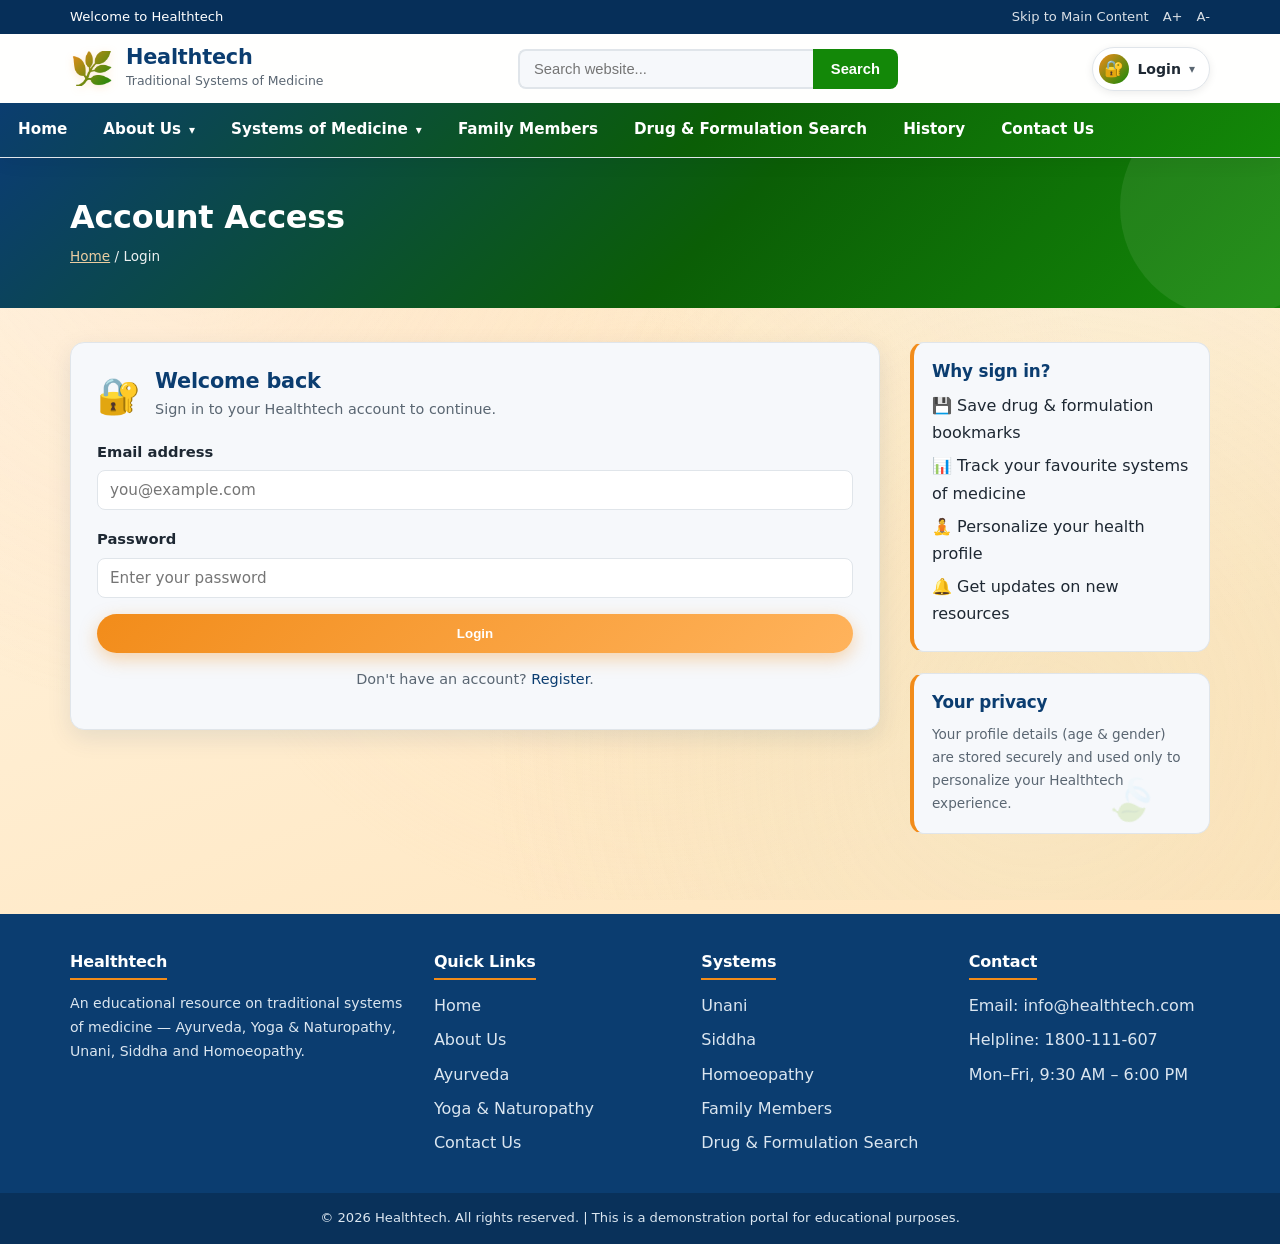
==== profile.html @ 59c720d0 "Initial commit" ====
<!DOCTYPE html>
<html lang="en">
<head>
    <meta charset="UTF-8" />
    <meta name="viewport" content="width=device-width, initial-scale=1.0" />
    <meta name="description" content="View and update your Healthtech profile details — name, email, age, gender, height and weight." />
    <link rel="icon" href="data:image/svg+xml,%3Csvg xmlns='http://www.w3.org/2000/svg' viewBox='0 0 100 100'%3E%3Ctext y='.9em' font-size='90'%3E%F0%9F%8C%BF%3C/text%3E%3C/svg%3E" />
<title>My Profile | Healthtech</title>
    <link rel="stylesheet" href="styles.css" />
</head>
<body class="auth-theme profile-page">
    <div id="main-content" class="main-content">
        <section class="page-banner">
            <div class="wrap">
                <h1>My Profile</h1>
                <p class="breadcrumb"><a href="index.html">Home</a> / Profile</p>
            </div>
        </section>

        <section class="wrap content-row">
            <div class="content-main">
                <div class="contact-form">
                    <h2>Profile details</h2>
                    <p>Your Healthtech account information. Age &amp; gender are set during registration.</p>

                    <form id="profileForm">
                        <div class="form-grid">
                            <div class="form-group">
                                <label for="pfName">Full name</label>
                                <input type="text" id="pfName" required />
                            </div>
                            <div class="form-group">
                                <label for="pfEmail">Email address</label>
                                <input type="email" id="pfEmail" required />
                            </div>
                        </div>
<div class="form-grid">
                            <div class="form-group">
                                <label for="pfAge">Age</label>
                                <input type="number" id="pfAge" min="1" max="120" inputmode="numeric" />
                            </div>
                            <div class="form-group">
                                <label for="pfGender">Gender</label>
                                <select id="pfGender">
                                    <option value="">Select…</option>
                                    <option>Male</option>
                                    <option>Female</option>
                                    <option>Other</option>
                                    <option>Prefer not to say</option>
                                </select>
                            </div>
                        </div>
                        <div class="form-grid">
                            <div class="form-group">
                                <label for="pfHeight">Height <span style="color:var(--muted); font-weight:400;">(cm)</span></label>
                                <input type="number" id="pfHeight" min="50" max="280" step="0.1" inputmode="decimal" />
                            </div>
                            <div class="form-group">
                                <label for="pfWeight">Weight <span style="color:var(--muted); font-weight:400;">(kg)</span></label>
                                <input type="number" id="pfWeight" min="2" max="400" step="0.1" inputmode="decimal" />
                            </div>
                        </div>
                        <button type="submit" class="btn-primary">Save Changes</button>
                        <div class="form-status" id="profileStatus"></div>
                    </form>
                </div>
            </div>
            <aside class="sidebar">
                <div class="side-box">
                    <h3>Account</h3>
                    <ul>
                        <li><a href="profile.html">👤 My Profile</a></li>
                        <li><a href="bookmarks.html">⭐ My Bookmarks</a></li>
                        <li class="auth-guest-only"><a href="login.html">🔐 Login</a></li>
                        <li class="auth-guest-only"><a href="register.html">📝 Register</a></li>
                    </ul>
                </div>
            </aside>
        </section>
    </div>

    <script src="common.js"></script>
    <script>
        document.addEventListener("DOMContentLoaded", function () {
            const user = (window.HealthtechAuth && window.HealthtechAuth.getCurrentUser()) || null;
            if (!user) {
                window.location.href = "login.html";
                return;
            }

            // Prefill profile fields with logged-in user data
            document.getElementById("pfName").value = user.name || "";
            document.getElementById("pfEmail").value = user.email || "";
            document.getElementById("pfAge").value = user.age || "";
            document.getElementById("pfGender").value = user.gender || "";
            document.getElementById("pfHeight").value = user.height || "";
            document.getElementById("pfWeight").value = user.weight || "";

            const form = document.getElementById("profileForm");
            const status = document.getElementById("profileStatus");
            if (form) {
                form.addEventListener("submit", function (e) {
                    e.preventDefault();
                    const name = document.getElementById("pfName").value.trim();
                    const email = document.getElementById("pfEmail").value.trim();
                    const age = document.getElementById("pfAge").value.trim();
                    const gender = document.getElementById("pfGender").value;
                    const height = document.getElementById("pfHeight").value.trim();
                    const weight = document.getElementById("pfWeight").value.trim();
                    if (!name || !email) {
                        status.textContent = "⚠️ Name and email are required.";
                        status.style.color = "#c0392b";
                        return;
                    }
                    if (window.HealthtechAuth) {
                        window.HealthtechAuth.login(name, email, age || null, gender || null, height || null, weight || null);
                    }
                    status.textContent = "✅ Profile updated!";
                    status.style.color = "#138808";
                });
            }
        });
    </script>
</body>
</html>
---- styles.css ----
/* =========================================================
   Healthtech Portal Stylesheet
   ========================================================= */

:root {
    --saffron: #f28c1a;
    --saffron-dark: #d9710a;
    --green: #138808;
    --green-dark: #0b5e06;
    --green-deep: #085004;
    --navy: #0b3d70;
    --navy-deep: #062f59;
    --white: #ffffff;
    --offwhite: #f6f8fb;
    --light: #eef2f6;
    --text: #1e2833;
    --muted: #5a6672;
    --border: #e0e5ea;
    --gold: #c9a227;
    --gold-light: #fdf6e3;
    --green-light: #e7f5ee;
    --gradient: linear-gradient(135deg, var(--navy) 0%, var(--green-dark) 55%, var(--green) 100%);
    --gradient-bright: linear-gradient(135deg, var(--saffron), #ffb35c);
    --shadow-sm: 0 1px 3px rgba(11, 61, 112, 0.08);
    --shadow: 0 8px 24px rgba(11, 61, 112, 0.1);
    --shadow-lg: 0 16px 40px rgba(11, 61, 112, 0.16);
    --radius: 14px;
    --radius-sm: 8px;
    --transition: all 0.22s cubic-bezier(0.4, 0, 0.2, 1);
}

* {
    box-sizing: border-box;
    margin: 0;
    padding: 0;
}

html {
    scroll-behavior: smooth;
    -webkit-text-size-adjust: 100%;
}

body {
    font-family: "Segoe UI", "Inter", system-ui, -apple-system, sans-serif;
    background: var(--offwhite);
    color: var(--text);
    line-height: 1.7;
    font-size: 16px;
    -webkit-font-smoothing: antialiased;
    text-rendering: optimizeLegibility;
}

a {
    color: var(--navy);
    text-decoration: none;
    transition: color 0.18s ease;
}

a:hover {
    text-decoration: none;
    color: var(--green);
}

img {
    max-width: 100%;
}

h1, h2, h3, h4, h5 {
    color: var(--navy);
    line-height: 1.25;
    font-weight: 700;
    letter-spacing: -0.01em;
}

.wrap {
    max-width: 1180px;
    margin: 0 auto;
    padding: 0 20px;
}

.sr-only {
    position: absolute;
    width: 1px;
    height: 1px;
    overflow: hidden;
    clip: rect(0 0 0 0);
    white-space: nowrap;
}

::selection {
    background: var(--green);
    color: #fff;
}

/* Custom scrollbar */
::-webkit-scrollbar {
    width: 11px;
}
::-webkit-scrollbar-track {
    background: var(--light);
}
::-webkit-scrollbar-thumb {
    background: linear-gradient(var(--green), var(--navy));
    border-radius: 8px;
    border: 2px solid var(--light);
}
::-webkit-scrollbar-thumb:hover {
    background: var(--green-dark);
}

/* ============ Header ============ */
.portal-header {
    position: sticky;
    top: 0;
    z-index: 1000;
    background: rgba(255, 255, 255, 0.97);
    backdrop-filter: blur(12px);
    -webkit-backdrop-filter: blur(12px);
    box-shadow: 0 1px 0 var(--border), 0 4px 20px rgba(0, 0, 0, 0.06);
}

.utility-bar {
    background: var(--navy-deep);
    color: #fff;
    font-size: 0.82rem;
}

.util-inner {
    display: flex;
    justify-content: space-between;
    align-items: center;
    padding-top: 6px;
    padding-bottom: 6px;
    flex-wrap: wrap;
    gap: 6px;
}

.util-links a {
    color: #fff;
    margin-left: 14px;
    cursor: pointer;
    font-weight: 500;
    opacity: 0.85;
    transition: opacity 0.15s;
}

.util-links a:hover {
    opacity: 1;
    text-decoration: underline;
}

.header-main {
    display: flex;
    align-items: center;
    justify-content: space-between;
    gap: 20px;
    padding-top: 12px;
    padding-bottom: 12px;
    flex-wrap: wrap;
}

.brand {
    display: flex;
    align-items: center;
    gap: 12px;
}

.logo {
    font-size: 2.2rem;
    line-height: 1;
    background: linear-gradient(135deg, var(--saffron), var(--green));
    -webkit-background-clip: text;
    background-clip: text;
    color: transparent;
    filter: drop-shadow(0 2px 4px rgba(255, 153, 51, 0.2));
}

.brand-text h1 {
    font-size: 1.3rem;
    color: var(--navy);
    line-height: 1.15;
    margin: 0;
}

.brand-text p {
    font-size: 0.78rem;
    color: var(--muted);
    margin: 0;
}

.header-search {
    display: flex;
    gap: 0;
    flex: 1;
    max-width: 380px;
}

.header-search input {
    flex: 1;
    padding: 10px 14px;
    border: 2px solid var(--border);
    border-right: none;
    border-radius: 8px 0 0 8px;
    font-size: 0.92rem;
    background: var(--offwhite);
    transition: border-color 0.2s, background 0.2s;
}

.header-search input:focus {
    border-color: var(--green);
    background: var(--white);
    outline: none;
}

.header-search button {
    padding: 10px 18px;
    background: var(--green);
    color: #fff;
    border: none;
    border-radius: 0 8px 8px 0;
    cursor: pointer;
    font-weight: 600;
    font-size: 0.92rem;
    transition: background 0.18s;
}

.header-search button:hover {
    background: var(--green-dark);
}

/* Header search dropdown (menu search results) */
.header-search {
    position: relative;
}

.header-search-results {
    position: absolute;
    top: calc(100% + 8px);
    left: 0;
    right: 0;
    background: #fff;
    border: 1px solid var(--border);
    border-radius: 10px;
    box-shadow: 0 10px 28px rgba(0, 0, 0, 0.16);
    z-index: 1100;
    max-height: 340px;
    overflow-y: auto;
    padding: 6px;
}

.header-search-item {
    display: flex;
    justify-content: space-between;
    align-items: center;
    gap: 10px;
    padding: 9px 12px;
    border-radius: 6px;
    cursor: pointer;
    font-size: 0.9rem;
    color: var(--text);
}

.header-search-item:hover,
.header-search-item.highlighted {
    background: var(--green-light);
    color: var(--green-dark);
}

.header-search-item .hs-label {
    font-weight: 600;
}

.header-search-item .hs-hint {
    font-size: 0.72rem;
    color: var(--muted);
    background: var(--light);
    padding: 2px 8px;
    border-radius: 12px;
    white-space: nowrap;
}

.header-search-empty {
    padding: 12px 14px;
    color: var(--muted);
    font-size: 0.9rem;
    text-align: center;
}

/* Header actions (menu toggle + profile) */
.header-actions {
    display: flex;
    align-items: center;
    gap: 10px;
}

/* Hamburger menu toggle (mobile only) */
.menu-toggle {
    display: none;
    flex-direction: column;
    justify-content: center;
    align-items: center;
    gap: 4px;
    width: 42px;
    height: 42px;
    background: #fff;
    border: 1px solid var(--border);
    border-radius: 8px;
    cursor: pointer;
    box-shadow: 0 2px 8px rgba(0, 0, 0, 0.08);
}

.menu-toggle:hover {
    border-color: var(--green);
}

.menu-bar {
    display: block;
    width: 20px;
    height: 2px;
    background: var(--navy);
    border-radius: 2px;
    transition: all 0.2s ease;
}

.menu-toggle.open .menu-bar:nth-child(1) {
    transform: translateY(6px) rotate(45deg);
}

.menu-toggle.open .menu-bar:nth-child(2) {
    opacity: 0;
}

.menu-toggle.open .menu-bar:nth-child(3) {
    transform: translateY(-6px) rotate(-45deg);
}

/* Profile menu */
.profile-menu {
    position: relative;
}

.profile-btn {
    display: flex;
    align-items: center;
    gap: 8px;
    background: #fff;
    border: 1px solid var(--border);
    border-radius: 30px;
    padding: 6px 14px 6px 6px;
    cursor: pointer;
    box-shadow: 0 2px 8px rgba(0, 0, 0, 0.08);
    transition: all 0.15s;
    font-family: inherit;
}

.profile-btn:hover {
    border-color: var(--green);
    box-shadow: 0 3px 12px rgba(0, 0, 0, 0.12);
}

.profile-avatar {
    width: 30px;
    height: 30px;
    border-radius: 50%;
    background: linear-gradient(135deg, var(--saffron), var(--green));
    display: flex;
    align-items: center;
    justify-content: center;
    font-size: 1rem;
    color: #fff;
}

.profile-name {
    font-size: 0.88rem;
    font-weight: 600;
    color: var(--text);
}

.profile-caret {
    font-size: 0.75rem;
    color: var(--muted);
    transition: transform 0.2s;
}

.profile-btn[aria-expanded="true"] .profile-caret {
    transform: rotate(180deg);
}

.profile-dropdown {
    display: none;
    position: absolute;
    top: calc(100% + 8px);
    right: 0;
    min-width: 200px;
    background: #fff;
    border: 1px solid var(--border);
    border-radius: 10px;
    box-shadow: 0 8px 24px rgba(0, 0, 0, 0.16);
    list-style: none;
    padding: 6px;
    z-index: 1001;
}

.profile-dropdown.open {
    display: block;
}

.profile-dropdown li a {
    display: block;
    padding: 9px 12px;
    border-radius: 6px;
    font-size: 0.9rem;
    color: var(--text);
}

.profile-dropdown li a:hover {
    background: var(--green-light);
    color: var(--green-dark);
    text-decoration: none;
}

.profile-dropdown .dropdown-divider {
    height: 1px;
    background: var(--border);
    margin: 6px 8px;
}

/* Mobile navigation (hamburger dropdown) */
@media (max-width: 900px) {
    .menu-toggle {
        display: flex;
    }

    .main-nav {
        position: absolute;
        top: 100%;
        left: 0;
        right: 0;
        background: linear-gradient(90deg, var(--green-dark), var(--green));
        display: none;
        box-shadow: 0 8px 20px rgba(0, 0, 0, 0.2);
        z-index: 1000;
    }

    .main-nav.mobile-open {
        display: block;
    }

    .main-nav > ul {
        flex-direction: column;
    }

    .main-nav > ul > li > a {
        padding: 13px 20px;
        border-bottom: 1px solid rgba(255, 255, 255, 0.12);
    }

    .main-nav .dropdown {
        position: static;
        box-shadow: none;
        border-radius: 0;
        min-width: 100%;
        background: rgba(255, 255, 255, 0.08);
    }

    .dropdown a {
        color: #fff;
        border-bottom: 1px solid rgba(255, 255, 255, 0.1);
    }

    .dropdown a:hover {
        background: rgba(255, 255, 255, 0.12);
        color: #fff;
    }

    .header-main {
        position: relative;
    }
}

@media (max-width: 600px) {
    .profile-name {
        display: none;
    }

    .profile-btn {
        padding: 6px;
    }

    .header-search {
        order: 3;
        max-width: 100%;
        flex-basis: 100%;
    }
}

/* ============ Navigation ============ */
.main-nav {
    background: var(--gradient);
}

.main-nav > ul {
    list-style: none;
    display: flex;
    flex-wrap: wrap;
    position: relative;
}

.main-nav > ul > li {
    position: relative;
}

.main-nav > ul > li > a {
    display: flex;
    align-items: center;
    gap: 6px;
    color: #fff;
    padding: 14px 18px;
    font-weight: 600;
    font-size: 0.95rem;
    transition: background 0.18s, transform 0.15s;
}

.main-nav > ul > li:hover > a,
.main-nav > ul > li.active > a {
    background: rgba(255, 255, 255, 0.14);
}

.main-nav > ul > li.active > a {
    box-shadow: inset 0 -3px 0 var(--saffron);
}

.main-nav > ul > li.has-dropdown > a::after {
    content: " ▾";
    font-size: 0.75rem;
    margin-left: 2px;
}

.dropdown {
    list-style: none;
    position: absolute;
    top: 100%;
    left: 0;
    background: #fff;
    min-width: 240px;
    box-shadow: 0 16px 36px rgba(11, 61, 112, 0.18);
    border-radius: 0 0 12px 12px;
    border-top: 3px solid var(--saffron);
    padding: 8px;
    display: none;
    z-index: 100;
}

.main-nav > ul > li:hover .dropdown {
    display: block;
    animation: dropdownIn 0.2s ease;
}

@keyframes dropdownIn {
    from {
        opacity: 0;
        transform: translateY(-6px);
    }
    to {
        opacity: 1;
        transform: translateY(0);
    }
}

.dropdown a {
    display: block;
    padding: 10px 14px;
    color: var(--text);
    border-radius: 8px;
    font-size: 0.9rem;
    transition: background 0.15s, color 0.15s, padding-left 0.15s;
}

.dropdown a:hover {
    background: var(--green-light);
    color: var(--green-dark);
    padding-left: 18px;
}

/* ============ Banner Carousel ============ */
.banner {
    position: relative;
    overflow: hidden;
    margin-bottom: 0;
}

.banner-slider {
    position: relative;
    height: 360px;
}

.banner-slide {
    position: absolute;
    inset: 0;
    display: flex;
    align-items: center;
    opacity: 0;
    transition: opacity 0.7s ease;
    color: #fff;
    background-size: cover;
    background-position: center;
}

/* Dark overlay for readability */
.banner-slide::before {
    content: "";
    position: absolute;
    inset: 0;
    background: linear-gradient(100deg, rgba(6, 30, 20, 0.78) 0%, rgba(8, 61, 40, 0.55) 45%, rgba(0, 0, 0, 0.15) 100%);
    z-index: 0;
}

/* Decorative background base — fluid gradients, no tiling */
.banner-slide::after {
    content: "";
    position: absolute;
    inset: 0;
    z-index: 0;
    pointer-events: none;
    opacity: 0.95;
    mix-blend-mode: screen;
    background-repeat: no-repeat;
}

/* =========================================================
   SLIDE 1 — AYURVEDA / TRADITIONAL WELLNESS
   A large, soft radial "botanical bloom" glow with scattered
   organic leaf sprigs flowing across the right side — no
   tiled boxes, just smooth fluid light.
   ========================================================= */
.banner-slide:nth-child(1)::after {
    background:
        radial-gradient(ellipse at 78% 30%, rgba(255, 214, 130, 0.5) 0, rgba(255, 214, 130, 0) 42%),
        radial-gradient(ellipse at 12% 88%, rgba(95, 205, 130, 0.55) 0, rgba(95, 205, 130, 0) 48%),
        radial-gradient(ellipse at 50% 118%, rgba(255, 255, 255, 0.16) 0, rgba(255, 255, 255, 0) 55%),
        url("data:image/svg+xml,%3Csvg xmlns='http://www.w3.org/2000/svg' width='520' height='520' viewBox='0 0 520 520'%3E%3Cg fill='none' stroke='%230b7a2e' stroke-opacity='0.22' stroke-width='2.5'%3E%3Cg transform='translate(430 150) rotate(-18)'%3E%3C!-- flowing leaf sprigs --%3E%3Cpath d='M0 0 q10 -70 34 -150 q-8 40 -34 150'/%3E%3Cpath d='M0 0 q-8 60 -30 130 q10 -40 30 -130'/%3E%3Cpath d='M0 0 q34 20 90 34 q-46 -6 -90 -34'/%3E%3Cpath d='M0 0 q-34 26 -86 58 q48 -2 86 -58'/%3E%3C!-- leaf shapes --%3E%3Cpath d='M60 -70 q44 -34 96 -42 q-10 52 -44 84 Z'/%3E%3Cpath d='M-52 -40 q-40 -44 -92 -58 q6 52 34 88 Z'/%3E%3Cpath d='M70 30 q52 6 108 -6 q-24 48 -70 58 Z'/%3E%3Cpath d='M-70 46 q-56 8 -112 -2 q22 50 66 62 Z'/%3E%3C/g%3E%3C!-- lone orbiting leaf --%3E%3Cg transform='translate(120 90) rotate(24)'%3E%3Cpath d='M0 0 q30 -22 66 -28 q-8 36 -28 58 Z'/%3E%3Cpath d='M0 0 q-22 34 -30 72 q-6 -40 30 -72'/%3E%3C/g%3E%3C/g%3E%3C/svg%3E"),
        radial-gradient(ellipse at 78% 40%, rgba(120, 220, 150, 0.35) 0, rgba(120, 220, 150, 0) 55%);
    background-position: center, center, center, 100% 30%, center;
    background-size: cover, cover, cover, 620px 620px, cover;
}

/* Floating herb particles for slide 1 */
.banner-slide:nth-child(1) .slide-art {
    background:
        radial-gradient(circle at 30px 40px, rgba(255, 255, 255, 0.55) 0, rgba(255, 255, 255, 0) 7px),
        radial-gradient(circle at 170px 110px, rgba(170, 255, 190, 0.5) 0, rgba(170, 255, 190, 0) 9px),
        radial-gradient(circle at 310px 50px, rgba(255, 226, 150, 0.5) 0, rgba(255, 226, 150, 0) 8px),
        radial-gradient(circle at 450px 130px, rgba(255, 255, 255, 0.4) 0, rgba(255, 255, 255, 0) 6px);
}

/* =========================================================
   SLIDE 2 — DRUG & FORMULATION (amber/orange theme)
   Botanical leaf design in warm amber/orange tones that
   match the slide's orange background (#b45309 → #f59e0b).
   ========================================================= */
.banner-slide:nth-child(2)::after {
    background:
        radial-gradient(ellipse at 72% 34%, rgba(255, 236, 190, 0.4) 0, rgba(255, 236, 190, 0) 42%),
        radial-gradient(ellipse at 16% 80%, rgba(255, 224, 178, 0.45) 0, rgba(255, 224, 178, 0) 46%),
        radial-gradient(ellipse at 50% 118%, rgba(255, 255, 255, 0.12) 0, rgba(255, 255, 255, 0) 55%),
        url("data:image/svg+xml,%3Csvg xmlns='http://www.w3.org/2000/svg' width='520' height='520' viewBox='0 0 520 520'%3E%3Cg fill='none' stroke='%23ffe9c2' stroke-opacity='0.28' stroke-width='2'%3E%3Cg transform='translate(430 160) rotate(14)'%3E%3C!-- flowing leaf sprigs (varied) --%3E%3Cpath d='M0 0 q14 -76 40 -158 q-10 42 -40 158'/%3E%3Cpath d='M0 0 q-10 64 -36 138 q12 -42 36 -138'/%3E%3Cpath d='M0 0 q36 22 96 38 q-50 -8 -96 -38'/%3E%3Cpath d='M0 0 q-38 28 -92 62 q52 0 92 -62'/%3E%3C!-- leaf shapes --%3E%3Cpath d='M64 -76 q46 -36 100 -46 q-12 54 -48 88 Z'/%3E%3Cpath d='M-56 -46 q-42 -46 -96 -62 q8 54 38 92 Z'/%3E%3Cpath d='M74 34 q54 6 112 -8 q-26 50 -74 60 Z'/%3E%3Cpath d='M-74 52 q-58 8 -116 -4 q24 52 70 64 Z'/%3E%3C/g%3E%3C!-- lone orbiting leaf --%3E%3Cg transform='translate(150 120) rotate(-20)'%3E%3Cpath d='M0 0 q30 -22 66 -28 q-8 36 -28 58 Z'/%3E%3Cpath d='M0 0 q-22 34 -30 72 q-6 -40 30 -72'/%3E%3C/g%3E%3C/g%3E%3C/svg%3E"),
        radial-gradient(ellipse at 72% 44%, rgba(255, 232, 178, 0.28) 0, rgba(255, 232, 178, 0) 55%);
    background-position: center, center, center, 100% 30%, center;
    background-size: cover, cover, cover, 620px 620px, cover;
}

/* Floating capsule / dosage particles for slide 2 (lighter amber tones) */
.banner-slide:nth-child(2) .slide-art {
    background:
        radial-gradient(ellipse at 40px 60px, rgba(255, 255, 255, 0.5) 0, rgba(255, 255, 255, 0) 13px),
        radial-gradient(ellipse at 190px 130px, rgba(255, 240, 200, 0.4) 0, rgba(255, 240, 200, 0) 15px),
        radial-gradient(ellipse at 330px 60px, rgba(255, 255, 255, 0.35) 0, rgba(255, 255, 255, 0) 11px),
        radial-gradient(ellipse at 470px 120px, rgba(255, 250, 230, 0.4) 0, rgba(255, 250, 230, 0) 12px);
}

/* =========================================================
   SLIDE 3 — YOGA / INTERNATIONAL DAY OF YOGA (blue theme)
   Botanical leaf design in cool cyan/white tones that
   match the slide's blue background (#155e75 → #38bdf8).
   ========================================================= */
.banner-slide:nth-child(3)::after {
    background:
        radial-gradient(ellipse at 76% 36%, rgba(224, 244, 255, 0.4) 0, rgba(224, 244, 255, 0) 42%),
        radial-gradient(ellipse at 20% 78%, rgba(214, 240, 255, 0.45) 0, rgba(214, 240, 255, 0) 46%),
        radial-gradient(ellipse at 50% 118%, rgba(255, 255, 255, 0.12) 0, rgba(255, 255, 255, 0) 55%),
        url("data:image/svg+xml,%3Csvg xmlns='http://www.w3.org/2000/svg' width='520' height='520' viewBox='0 0 520 520'%3E%3Cg fill='none' stroke='%23dff3ff' stroke-opacity='0.3' stroke-width='2'%3E%3Cg transform='translate(430 170) rotate(24)'%3E%3C!-- flowing leaf sprigs (varied arrangement) --%3E%3Cpath d='M0 0 q16 -80 46 -166 q-12 44 -46 166'/%3E%3Cpath d='M0 0 q-12 66 -38 142 q12 -44 38 -142'/%3E%3Cpath d='M0 0 q38 24 100 40 q-52 -8 -100 -40'/%3E%3Cpath d='M0 0 q-40 30 -96 64 q54 0 96 -64'/%3E%3C!-- leaf shapes (mirrored for variety) --%3E%3Cpath d='M60 -74 q-48 -30 -104 -38 q10 52 44 84 Z'/%3E%3Cpath d='M-54 -40 q-44 -46 -98 -62 q8 54 38 92 Z'/%3E%3Cpath d='M72 32 q52 8 110 -4 q-24 50 -72 60 Z'/%3E%3Cpath d='M-72 50 q-58 10 -114 -2 q22 52 68 64 Z'/%3E%3C/g%3E%3C!-- lone orbiting leaf --%3E%3Cg transform='translate(140 110) rotate(-14)'%3E%3Cpath d='M0 0 q30 -22 66 -28 q-8 36 -28 58 Z'/%3E%3Cpath d='M0 0 q-22 34 -30 72 q-6 -40 30 -72'/%3E%3C/g%3E%3C/g%3E%3C/svg%3E"),
        radial-gradient(ellipse at 76% 44%, rgba(214, 242, 255, 0.28) 0, rgba(214, 242, 255, 0) 55%);
    background-position: center, center, center, 100% 30%, center;
    background-size: cover, cover, cover, 620px 620px, cover;
}

/* Floating zen particles for slide 3 (lighter cyan/white tones) */
.banner-slide:nth-child(3) .slide-art {
    background:
        radial-gradient(circle at 40px 40px, rgba(255, 255, 255, 0.45) 0, rgba(255, 255, 255, 0) 7px),
        radial-gradient(circle at 170px 110px, rgba(215, 245, 255, 0.4) 0, rgba(215, 245, 255, 0) 9px),
        radial-gradient(circle at 310px 50px, rgba(235, 250, 255, 0.4) 0, rgba(235, 250, 255, 0) 8px),
        radial-gradient(circle at 450px 130px, rgba(255, 255, 255, 0.3) 0, rgba(255, 255, 255, 0) 6px);
}

/* Decorative art layer (right side) shown on each slide */
.banner-slide .slide-art {
    position: absolute;
    top: 0;
    right: 0;
    bottom: 0;
    width: 55%;
    z-index: 0;
    pointer-events: none;
    opacity: 0.9;
    background-repeat: no-repeat;
    background-size: 120px auto;
    background-position: center;
}

.banner-slide.active {
    opacity: 1;
}

.slide-inner {
    width: 100%;
    position: relative;
    z-index: 1;
    max-width: 1180px;
    margin: 0 auto;
    padding: 0 20px;
}

/* Theme badge above the heading */
.slide-inner .slide-eyebrow {
    display: inline-flex;
    align-items: center;
    gap: 8px;
    background: rgba(255, 255, 255, 0.16);
    border: 1px solid rgba(255, 255, 255, 0.28);
    backdrop-filter: blur(6px);
    -webkit-backdrop-filter: blur(6px);
    color: #ffe7c2;
    font-size: 0.82rem;
    font-weight: 700;
    letter-spacing: 0.12em;
    text-transform: uppercase;
    padding: 7px 16px;
    border-radius: 30px;
    margin-bottom: 18px;
}

.slide-inner h2 {
    font-size: 2.6rem;
    margin-bottom: 16px;
    max-width: 720px;
    color: #fff;
    text-shadow: 0 3px 16px rgba(0, 0, 0, 0.4);
    line-height: 1.15;
}

.slide-inner p {
    font-size: 1.12rem;
    max-width: 620px;
    margin-bottom: 26px;
    opacity: 0.97;
    text-shadow: 0 1px 8px rgba(0, 0, 0, 0.3);
}

/* Soft underline accent under the heading */
.slide-accent {
    width: 72px;
    height: 4px;
    background: linear-gradient(90deg, var(--saffron), var(--green));
    border-radius: 4px;
    margin-bottom: 16px;
}

.btn-primary {
    display: inline-block;
    background: var(--gradient-bright);
    color: #fff;
    padding: 12px 26px;
    border-radius: 30px;
    font-weight: 600;
    border: none;
    cursor: pointer;
    box-shadow: 0 6px 18px rgba(242, 140, 26, 0.35);
    transition: transform 0.18s, box-shadow 0.18s, background 0.18s;
}

.btn-primary:hover {
    transform: translateY(-2px);
    box-shadow: 0 10px 24px rgba(13, 94, 6, 0.4);
    background: var(--green-dark);
    text-decoration: none;
}

/* Banner buttons: keep saffron colour on hover — only a shadow (no green change) */
.banner-slide .btn-primary {
    transition: transform 0.18s, box-shadow 0.18s;
    color: #fff;
}

.banner-slide .btn-primary:hover {
    transform: translateY(-2px);
    background: var(--gradient-bright);
    color: #fff;
    text-decoration: none;
    box-shadow: 0 12px 28px rgba(0, 0, 0, 0.35);
}

.banner-btn {
    position: absolute;
    top: 50%;
    transform: translateY(-50%);
    background: rgba(0, 0, 0, 0.35);
    color: #fff;
    border: none;
    width: 44px;
    height: 44px;
    border-radius: 50%;
    font-size: 1.2rem;
    cursor: pointer;
    z-index: 5;
    backdrop-filter: blur(4px);
    transition: background 0.18s, transform 0.18s;
}

.banner-btn.prev { left: 16px; }
.banner-btn.next { right: 16px; }
.banner-btn:hover { background: rgba(0, 0, 0, 0.6); transform: translateY(-50%) scale(1.08); }

/* ============ Page banner (inner pages) ============ */
.page-banner {
    background: var(--gradient);
    color: #fff;
    padding: 40px 0;
    position: relative;
    overflow: hidden;
}

.page-banner::after {
    content: "";
    position: absolute;
    right: -60px;
    top: -60px;
    width: 220px;
    height: 220px;
    border-radius: 50%;
    background: rgba(255, 255, 255, 0.08);
    z-index: 0;
}

.page-banner .wrap {
    position: relative;
    z-index: 1;
}

.page-banner h1 {
    font-size: 2rem;
    color: #fff;
    margin: 0;
}

.page-banner .breadcrumb {
    font-size: 0.85rem;
    opacity: 0.92;
    margin-top: 8px;
}

.page-banner .breadcrumb a {
    color: #ffd9a8;
    text-decoration: underline;
}

/* ============ Intro ============ */
.intro {
    padding-top: 44px;
    text-align: center;
    padding-bottom: 14px;
}

.intro h2 {
    color: var(--navy);
    font-size: 1.8rem;
    margin-bottom: 12px;
}

.intro p {
    max-width: 820px;
    margin: 0 auto;
    color: var(--muted);
    font-size: 1.05rem;
}

/* ============ Systems ============ */
.systems {
    padding-top: 34px;
    padding-bottom: 24px;
}

.section-title {
    font-size: 1.7rem;
    color: var(--navy);
    text-align: center;
    margin-bottom: 8px;
    position: relative;
}

.section-title::after {
    content: "";
    display: block;
    width: 70px;
    height: 4px;
    background: linear-gradient(90deg, var(--saffron), var(--green));
    margin: 12px auto 0;
    border-radius: 4px;
}

.section-sub {
    text-align: center;
    color: var(--muted);
    margin-bottom: 22px;
}

.systems-grid {
    display: grid;
    grid-template-columns: repeat(3, 1fr);
    gap: 22px;
    margin-top: 24px;
}

.system-card {
    background: var(--white);
    border: 1px solid var(--border);
    border-top: 5px solid var(--green);
    border-radius: var(--radius);
    padding: 26px 20px;
    text-align: center;
    color: var(--text);
    box-shadow: var(--shadow-sm);
    transition: transform 0.2s, box-shadow 0.2s, border-color 0.2s;
    position: relative;
    overflow: hidden;
}

.system-card::after {
    content: "";
    position: absolute;
    bottom: 0;
    left: 0;
    right: 0;
    height: 4px;
    background: var(--gradient-bright);
    transform: scaleX(0);
    transition: transform 0.25s ease;
}

.system-card:hover {
    transform: translateY(-6px);
    box-shadow: var(--shadow-lg);
    border-color: var(--green);
    text-decoration: none;
}

.system-card:hover::after {
    transform: scaleX(1);
}

.system-icon {
    font-size: 2.8rem;
    margin-bottom: 12px;
    display: inline-block;
    transition: transform 0.2s;
}

.system-card:hover .system-icon {
    transform: scale(1.12);
}

.system-card h3 {
    color: var(--navy);
    margin-bottom: 8px;
}

.system-card p {
    font-size: 0.92rem;
    color: var(--muted);
}

/* ============ Search Block ============ */
.search-block {
    padding-top: 44px;
    padding-bottom: 40px;
}

.search-card {
    background: linear-gradient(145deg, #eef7f0 0%, #e3f0e6 45%, #f0f6ee 100%);
    border: 1px solid rgba(19, 136, 8, 0.18);
    border-radius: 24px;
    padding: 30px;
    box-shadow: 0 12px 40px rgba(11, 61, 112, 0.12), inset 0 1px 0 rgba(255, 255, 255, 0.7);
    position: relative;
    z-index: 2;
    overflow: hidden;
}

.search-card::before {
    content: "";
    position: absolute;
    top: 0;
    left: 0;
    right: 0;
    height: 5px;
    background: var(--gradient-bright);
}

/* Decorative soft blur circles for a modern UI/UX background */
.search-card::after {
    content: "";
    position: absolute;
    top: -60px;
    right: -50px;
    width: 220px;
    height: 220px;
    border-radius: 50%;
    background: radial-gradient(circle, rgba(19, 136, 8, 0.12) 0%, transparent 70%);
    pointer-events: none;
    z-index: 0;
}

.search-card > * {
    position: relative;
    z-index: 1;
}

/* Modern search bar container */
.search-bar {
    display: flex;
    align-items: center;
    gap: 8px;
    background: var(--green-light);
    border: 2px solid var(--green);
    border-radius: 50px;
    padding: 6px 8px 6px 18px;
    transition: border-color 0.2s, box-shadow 0.2s, background 0.2s;
}

.search-bar:focus-within {
    border-color: var(--green);
    background: var(--white);
    box-shadow: 0 0 0 4px rgba(19, 136, 8, 0.12);
}

.search-icon {
    display: flex;
    align-items: center;
    color: var(--muted);
    flex-shrink: 0;
}

#searchInput {
    flex: 1;
    min-width: 0;
    padding: 10px 4px;
    font-size: 1.02rem;
    border: none;
    outline: none;
    background: transparent;
    color: var(--text);
}

#searchInput::placeholder {
    color: var(--muted);
}

.search-clear {
    display: flex;
    align-items: center;
    justify-content: center;
    width: 32px;
    height: 32px;
    border: none;
    border-radius: 50%;
    background: var(--light);
    color: var(--muted);
    cursor: pointer;
    flex-shrink: 0;
    transition: background 0.15s, color 0.15s;
}

.search-clear:hover {
    background: var(--green-light);
    color: var(--green-dark);
}

.search-btn {
    background: var(--green);
    color: #fff;
    border: none;
    border-radius: 50px;
    padding: 11px 28px;
    font-size: 0.98rem;
    font-weight: 700;
    cursor: pointer;
    flex-shrink: 0;
    box-shadow: 0 4px 12px rgba(19, 136, 8, 0.3);
    transition: background 0.18s, transform 0.18s, box-shadow 0.18s;
}

.search-btn:hover {
    background: var(--green-dark);
    transform: translateY(-1px);
    box-shadow: 0 6px 16px rgba(19, 136, 8, 0.4);
}

/* Unified control/filter bar */
.filter-bar {
    display: flex;
    flex-wrap: wrap;
    align-items: center;
    gap: 20px;
    margin-top: 18px;
    padding-top: 16px;
    border-top: 1px solid var(--border);
}

.filter-group {
    display: flex;
    align-items: center;
    gap: 12px;
    flex-wrap: wrap;
}

.filter-label {
    font-size: 0.85rem;
    color: var(--muted);
    font-weight: 600;
}

/* Custom styled select with chevron */
.select-wrap {
    position: relative;
    display: inline-flex;
    align-items: center;
}

.select-wrap select {
    appearance: none;
    -webkit-appearance: none;
    padding: 9px 38px 9px 16px;
    border: 1px solid var(--border);
    border-radius: 10px;
    background: var(--offwhite);
    font-size: 0.95rem;
    color: var(--text);
    cursor: pointer;
    transition: border-color 0.15s, box-shadow 0.15s;
}

.select-wrap select:hover {
    border-color: var(--green);
}

.select-wrap select:focus {
    border-color: var(--green);
    outline: none;
    box-shadow: 0 0 0 3px rgba(19, 136, 8, 0.12);
}

.select-chevron {
    position: absolute;
    right: 14px;
    pointer-events: none;
    color: var(--muted);
}

/* Modern toggle switches */
.switch {
    position: relative;
    display: inline-flex;
    align-items: center;
    gap: 8px;
    cursor: pointer;
    font-size: 0.9rem;
    color: var(--text);
    user-select: none;
}

.switch input {
    position: absolute;
    opacity: 0;
    width: 0;
    height: 0;
}

.switch .slider {
    position: relative;
    width: 40px;
    height: 22px;
    background: var(--border);
    border-radius: 22px;
    transition: background 0.2s;
    flex-shrink: 0;
}

.switch .slider::before {
    content: "";
    position: absolute;
    width: 18px;
    height: 18px;
    left: 2px;
    top: 2px;
    background: #fff;
    border-radius: 50%;
    transition: transform 0.2s;
    box-shadow: 0 1px 3px rgba(0, 0, 0, 0.2);
}

.switch input:checked + .slider {
    background: var(--green);
}

.switch input:checked + .slider::before {
    transform: translateX(18px);
}

.switch input:focus-visible + .slider {
    outline: 3px solid var(--saffron);
    outline-offset: 2px;
}

.switch-label {
    font-weight: 500;
}

/* ============ Quick tags ============ */
.quick-tags {
    margin-top: 16px;
    display: flex;
    flex-wrap: wrap;
    gap: 8px;
}

.quick-tag {
    background: var(--gold-light);
    color: #7a6110;
    border: 1px solid #e3d19a;
    padding: 5px 12px;
    border-radius: 20px;
    font-size: 0.82rem;
    cursor: pointer;
    transition: all 0.15s;
}

.quick-tag:hover {
    background: var(--gold);
    color: #fff;
}

/* ============ Results ============ */
#results {
    margin-top: 26px;
}

.results-header {
    display: flex;
    align-items: center;
    gap: 12px;
    margin-bottom: 18px;
}

.results-header h2 {
    font-size: 1.4rem;
    color: var(--navy);
}

.count-badge {
    background: var(--green);
    color: #fff;
    padding: 4px 12px;
    border-radius: 20px;
    font-size: 0.85rem;
}

.result-group {
    margin-bottom: 30px;
}

.group-title {
    font-size: 1.15rem;
    color: var(--green-dark);
    margin-bottom: 14px;
}

/* ============ Card grid ============ */
.card-grid {
    display: grid;
    grid-template-columns: repeat(auto-fill, minmax(320px, 1fr));
    gap: 18px;
}

.item-card {
    background: #fff;
    border: 1px solid var(--border);
    border-left: 5px solid var(--green);
    border-radius: 12px;
    padding: 18px;
    box-shadow: 0 3px 10px rgba(0, 0, 0, 0.05);
    transition: transform 0.15s, box-shadow 0.15s;
    position: relative;
}

/* Star / bookmark toggle button on each recommendation card */
.bookmark-btn {
    position: absolute;
    top: 12px;
    right: 12px;
    width: 34px;
    height: 34px;
    border: 1px solid var(--border);
    background: var(--offwhite);
    border-radius: 50%;
    cursor: pointer;
    font-size: 1.05rem;
    line-height: 1;
    display: flex;
    align-items: center;
    justify-content: center;
    color: #b0b9c2;
    transition: all 0.18s;
    box-shadow: 0 2px 6px rgba(0, 0, 0, 0.08);
}

.bookmark-btn:hover {
    transform: scale(1.12);
    border-color: var(--gold);
    color: var(--gold);
}

.bookmark-btn.active {
    background: var(--gold);
    border-color: var(--gold);
    color: #fff;
}

.item-card:hover {
    transform: translateY(-3px);
    box-shadow: var(--shadow);
}

/* Staggered entrance animation for search result cards */
#results .card-grid .item-card.result-anim {
    opacity: 0;
    animation: resultCardIn 0.5s cubic-bezier(0.22, 1, 0.36, 1) forwards;
}

@keyframes resultCardIn {
    from {
        opacity: 0;
        transform: translateY(24px) scale(0.96);
    }
    to {
        opacity: 1;
        transform: translateY(0) scale(1);
    }
}

/* Ensure the scroll-reveal animation doesn't override the search entrance */
#results .card-grid .item-card.result-anim.revealed {
    animation: resultCardIn 0.5s cubic-bezier(0.22, 1, 0.36, 1) forwards;
}

@media (prefers-reduced-motion: reduce) {
    #results .card-grid .item-card.result-anim {
        opacity: 1;
        animation: none;
    }
}

.item-card h4 {
    font-size: 1.12rem;
    color: var(--navy);
    margin-bottom: 6px;
}

.item-card .book {
    display: inline-block;
    background: var(--green-light);
    color: var(--green-dark);
    font-size: 0.75rem;
    font-weight: 600;
    padding: 3px 10px;
    border-radius: 20px;
    margin-bottom: 10px;
}

.item-card .desc {
    font-size: 0.93rem;
    color: var(--text);
    margin-bottom: 10px;
}

.item-card .meta {
    font-size: 0.85rem;
    color: var(--muted);
    display: flex;
    flex-wrap: wrap;
    gap: 6px 14px;
}

.item-card .meta strong {
    color: var(--text);
}

.tag {
    display: inline-block;
    background: var(--gold-light);
    color: #7a6110;
    font-size: 0.75rem;
    padding: 2px 8px;
    border-radius: 12px;
    margin: 2px 4px 2px 0;
}

/* ============ "More" option ============ */
.more-wrap {
    display: flex;
    justify-content: center;
    grid-column: 1 / -1;
    padding: 10px 0 4px;
}

.more-btn {
    background: var(--green);
    color: #fff;
    border: none;
    border-radius: 30px;
    padding: 10px 34px;
    font-size: 0.95rem;
    font-weight: 600;
    cursor: pointer;
    box-shadow: 0 3px 10px rgba(0, 0, 0, 0.12);
    transition: all 0.15s;
}

.more-btn:hover {
    background: var(--green-dark);
    transform: translateY(-2px);
}

.more-btn.less-mode {
    background: var(--navy);
}

.more-btn.less-mode:hover {
    background: var(--green-dark);
}

/* ============ Empty state ============ */
.empty-state {
    text-align: center;
    padding: 40px 20px;
    color: var(--muted);
    background: #fff;
    border-radius: var(--radius);
    box-shadow: var(--shadow);
}

.empty-state .hint {
    font-size: 0.9rem;
    margin-top: 6px;
}

/* ============ News ============ */
.news {
    padding-top: 10px;
    padding-bottom: 40px;
}

.news-tabs {
    display: flex;
    gap: 6px;
    margin-top: 22px;
    flex-wrap: wrap;
    border-bottom: 2px solid var(--green);
}

.news-tab {
    padding: 10px 20px;
    background: var(--light);
    border: none;
    border-radius: 8px 8px 0 0;
    cursor: pointer;
    font-weight: 600;
    color: var(--muted);
}

.news-tab.active {
    background: var(--green);
    color: #fff;
}

.news-panel {
    display: none;
    background: var(--offwhite);
    border: 1px solid var(--border);
    border-top: none;
    border-radius: 0 0 10px 10px;
    padding: 20px 24px;
}

.news-panel.active {
    display: block;
}

.news-list {
    list-style: none;
}

.news-list li {
    padding: 9px 0;
    border-bottom: 1px dashed var(--border);
    font-size: 0.96rem;
}

.news-list li::before {
    content: "• ";
    color: var(--green);
    font-weight: 700;
}

.news-list li:last-child {
    border-bottom: none;
}

/* ============ Content layout (inner pages) ============ */
.content-row {
    display: grid;
    grid-template-columns: 1fr 300px;
    gap: 30px;
    padding-top: 34px;
    padding-bottom: 40px;
}

.content-main h2 {
    color: var(--navy);
    font-size: 1.5rem;
    margin: 18px 0 10px;
}

.content-main h3 {
    color: var(--green-dark);
    margin: 20px 0 8px;
}

.content-main p {
    margin-bottom: 12px;
    color: var(--text);
}

.content-main ul {
    margin: 10px 0 16px 22px;
}

.content-main li {
    margin-bottom: 6px;
}

.action-row {
    margin-top: 18px;
}

.side-box {
    background: var(--offwhite);
    border: 1px solid var(--border);
    border-left: 4px solid var(--saffron);
    border-radius: var(--radius);
    padding: 18px;
    margin-bottom: 20px;
}

.side-box h3 {
    color: var(--navy);
    font-size: 1.05rem;
    margin-bottom: 10px;
}

.side-box ul {
    list-style: none;
}

.side-box li {
    margin-bottom: 6px;
}

/* ============ Contact form ============ */
.contact-form {
    background: var(--offwhite);
    border: 1px solid var(--border);
    border-radius: var(--radius);
    padding: 24px;
    margin: 20px 0;
}

/* ============ Auth tabs (login/register combined page) ============ */
.auth-tabs {
    display: flex;
    gap: 6px;
    margin-bottom: 20px;
    border-bottom: 2px solid var(--green);
}

.auth-tab {
    padding: 10px 22px;
    background: var(--light);
    border: none;
    border-radius: 8px 8px 0 0;
    cursor: pointer;
    font-weight: 600;
    font-size: 0.95rem;
    color: var(--muted);
    font-family: inherit;
}

.auth-tab:hover {
    background: var(--gold-light);
    color: #7a6110;
}

.auth-tab.active {
    background: var(--green);
    color: #fff;
}

.form-group {
    margin-bottom: 16px;
}

.form-group label {
    display: block;
    font-weight: 600;
    margin-bottom: 6px;
    font-size: 0.92rem;
}

.form-group input,
.form-group select,
.form-group textarea {
    width: 100%;
    padding: 10px 12px;
    border: 1px solid var(--border);
    border-radius: 8px;
    font-size: 0.95rem;
    font-family: inherit;
}

.form-group input:focus,
.form-group textarea:focus,
.form-group select:focus {
    border-color: var(--green);
    outline: none;
}

.form-status {
    margin-top: 12px;
    font-weight: 600;
}

/* ============ Auth cards (login/register) ============ */
.auth-card {
    background: var(--offwhite);
    border: 1px solid var(--border);
    border-radius: var(--radius);
    padding: 26px;
    margin-bottom: 18px;
    box-shadow: var(--shadow);
}

.auth-card-head {
    display: flex;
    align-items: center;
    gap: 14px;
    margin-bottom: 18px;
}

.auth-card-head h2 {
    margin: 0;
    font-size: 1.3rem;
    color: var(--navy);
}

.auth-card-head p {
    margin: 2px 0 0;
    font-size: 0.9rem;
    color: var(--muted);
}

.auth-card-icon {
    font-size: 2.2rem;
    line-height: 1;
}

.auth-cta-card {
    text-align: center;
}

.auth-cta-card .auth-card-head {
    text-align: left;
}

.auth-cta-hint {
    margin-top: 12px;
    font-size: 0.9rem;
    color: var(--muted);
    text-align: center;
}

.auth-divider {
    display: flex;
    align-items: center;
    gap: 14px;
    margin: 26px 0;
    color: var(--muted);
    font-size: 0.9rem;
    font-weight: 600;
    text-align: center;
}

.auth-divider::before,
.auth-divider::after {
    content: "";
    flex: 1;
    height: 1px;
    background: var(--border);
}

.form-grid {
    display: grid;
    grid-template-columns: 1fr 1fr;
    gap: 14px;
}

.btn-block {
    display: block;
    width: 100%;
    text-align: center;
    margin-top: 6px;
}

.btn-secondary {
    display: inline-block;
    background: var(--offwhite);
    color: var(--navy);
    border: 1px solid var(--border);
    padding: 10px 18px;
    border-radius: 8px;
    font-weight: 600;
    text-align: center;
    cursor: pointer;
    transition: all 0.15s;
}

.btn-secondary:hover {
    background: var(--light);
    color: var(--green-dark);
    text-decoration: none;
}

@media (max-width: 600px) {
    .form-grid {
        grid-template-columns: 1fr;
    }
}

/* ============ Scroll-to-top button ============ */
.scroll-top {
    position: fixed;
    bottom: 24px;
    right: 24px;
    width: 46px;
    height: 46px;
    border-radius: 50%;
    border: none;
    background: linear-gradient(135deg, var(--green), var(--green-dark));
    color: #fff;
    font-size: 1.3rem;
    cursor: pointer;
    box-shadow: 0 4px 14px rgba(0, 0, 0, 0.25);
    display: flex;
    align-items: center;
    justify-content: center;
    opacity: 0;
    visibility: hidden;
    transform: translateY(12px);
    transition: opacity 0.25s ease, transform 0.25s ease, visibility 0.25s, background 0.15s;
    z-index: 3000;
}

.scroll-top.visible {
    opacity: 1;
    visibility: visible;
    transform: translateY(0);
}

.scroll-top:hover {
    background: linear-gradient(135deg, var(--saffron), #e08a1e);
}

/* ============ Reveal-on-scroll animation ============ */
.system-card,
.item-card,
.side-box,
.news-panel,
.search-card,
.auth-card,
.contact-form,
.stat-box,
.content-main,
.intro,
.state-details,
.history-entry,
.search.login,
.news-tabs,
.news-panel,
.results-header,
.card-grid,
.systems-grid {
    opacity: 0;
    transform: translateY(34px) scale(0.97);
    will-change: opacity, transform;
    transition: opacity 0.7s cubic-bezier(0.22, 1, 0.36, 1),
        transform 0.7s cubic-bezier(0.22, 1, 0.36, 1);
}

.revealed {
    opacity: 1;
    transform: translateY(0) scale(1);
}

/* Stagger child cards for a nicer cascade effect */
.revealed .system-card,
.revealed .item-card,
.revealed .stat-box,
.revealed .history-entry {
    animation: revealChild 0.6s cubic-bezier(0.22, 1, 0.36, 1) both;
}
.revealed .system-card:nth-child(1),
.revealed .item-card:nth-child(1),
.revealed .stat-box:nth-child(1),
.revealed .history-entry:nth-child(1) { animation-delay: 0.05s; }
.revealed .system-card:nth-child(2),
.revealed .item-card:nth-child(2),
.revealed .stat-box:nth-child(2),
.revealed .history-entry:nth-child(2) { animation-delay: 0.12s; }
.revealed .system-card:nth-child(3),
.revealed .item-card:nth-child(3),
.revealed .stat-box:nth-child(3),
.revealed .history-entry:nth-child(3) { animation-delay: 0.19s; }
.revealed .system-card:nth-child(4),
.revealed .item-card:nth-child(4),
.revealed .stat-box:nth-child(4),
.revealed .history-entry:nth-child(4) { animation-delay: 0.26s; }
.revealed .system-card:nth-child(5),
.revealed .item-card:nth-child(5),
.revealed .stat-box:nth-child(5),
.revealed .history-entry:nth-child(5) { animation-delay: 0.33s; }
.revealed .system-card:nth-child(6),
.revealed .item-card:nth-child(6),
.revealed .stat-box:nth-child(6),
.revealed .history-entry:nth-child(6) { animation-delay: 0.4s; }
.revealed .system-card:nth-child(n+7),
.revealed .item-card:nth-child(n+7),
.revealed .stat-box:nth-child(n+7),
.revealed .history-entry:nth-child(n+7) { animation-delay: 0.47s; }

@keyframes revealChild {
    from {
        opacity: 0;
        transform: translateY(30px) scale(0.95);
    }
    to {
        opacity: 1;
        transform: translateY(0) scale(1);
    }
}

@media (prefers-reduced-motion: reduce) {
    .system-card,
    .item-card,
    .side-box,
    .news-panel,
    .search-card,
    .auth-card,
    .contact-form,
    .stat-box,
    .content-main,
    .intro,
    .state-details,
    .history-entry,
    .search.login,
    .news-tabs,
    .news-panel,
    .results-header,
    .card-grid,
    .systems-grid {
        opacity: 1;
        transform: none;
        transition: none;
        animation: none;
    }
    html {
        scroll-behavior: auto;
    }
}

/* ============ Accessible focus styles ============ */
a:focus-visible,
button:focus-visible,
input:focus-visible,
select:focus-visible,
textarea:focus-visible,
[tabindex]:focus-visible {
    outline: 3px solid var(--saffron);
    outline-offset: 2px;
    border-radius: 4px;
}

/* ============ Improved empty state ============ */
.empty-state {
    text-align: center;
    padding: 40px 20px;
    color: var(--muted);
    background: var(--offwhite);
    border: 1px dashed var(--border);
    border-radius: var(--radius);
}

.empty-state p:first-child {
    font-size: 1.15rem;
    color: var(--text);
    font-weight: 600;
}

.empty-state .hint {
    font-size: 0.9rem;
    margin-top: 6px;
}

/* ============ Footer ============ */
.portal-footer {
    background: var(--navy);
    color: #dbe6f0;
    margin-top: 20px;
}

.footer-grid {
    display: grid;
    grid-template-columns: 1.4fr 1fr 1fr 1fr;
    gap: 26px;
    padding-top: 34px;
    padding-bottom: 30px;
}

.footer-col h4 {
    color: #fff;
    font-size: 1rem;
    margin-bottom: 12px;
    border-bottom: 2px solid var(--saffron);
    padding-bottom: 6px;
    display: inline-block;
}

.footer-col p {
    font-size: 0.88rem;
}

.footer-col ul {
    list-style: none;
}

.footer-col li {
    margin-bottom: 7px;
}

.footer-col a {
    color: #dbe6f0;
}

.footer-col a:hover {
    color: #fff;
    text-decoration: underline;
}

.footer-bottom {
    background: rgba(0, 0, 0, 0.2);
    padding: 14px 0;
    text-align: center;
    font-size: 0.82rem;
}

/* ============ India States Selector ============ */
.india-map-section {
    padding-top: 30px;
    padding-bottom: 30px;
}

.state-selector-card {
    background: var(--offwhite);
    border: 1px solid var(--border);
    border-radius: var(--radius);
    padding: 24px;
    box-shadow: var(--shadow);
    margin-bottom: 22px;
}

.state-select-label {
    display: block;
    font-weight: 600;
    font-size: 0.95rem;
    color: var(--navy);
    margin-bottom: 10px;
}

.state-select {
    width: 100%;
    max-width: 500px;
    padding: 12px 16px;
    font-size: 1rem;
    border: 2px solid var(--border);
    border-radius: 10px;
    background: #fff;
    color: var(--text);
    cursor: pointer;
    transition: border-color 0.2s;
    appearance: auto;
}

.state-select:focus {
    border-color: var(--green);
    outline: none;
}

.state-details {
    background: #fff;
    border: 1px solid var(--border);
    border-left: 5px solid var(--green);
    border-radius: var(--radius);
    padding: 26px 24px;
    box-shadow: var(--shadow);
    animation: stateDetailsIn 0.25s ease;
}

@keyframes stateDetailsIn {
    from {
        opacity: 0;
        transform: translateY(8px);
    }
    to {
        opacity: 1;
        transform: translateY(0);
    }
}

.state-details-head {
    display: flex;
    align-items: center;
    gap: 12px;
    flex-wrap: wrap;
    margin-bottom: 12px;
}

.state-details-head h3 {
    font-size: 1.4rem;
    color: var(--navy);
    margin: 0;
}

.state-region {
    display: inline-block;
    background: var(--green-light);
    color: var(--green-dark);
    font-size: 0.8rem;
    font-weight: 700;
    padding: 3px 12px;
    border-radius: 20px;
}

.state-heritage {
    font-size: 0.95rem;
    color: var(--text);
    margin-bottom: 18px;
    line-height: 1.7;
    border-left: 4px solid var(--green);
    padding-left: 16px;
}

.state-stats {
    display: flex;
    gap: 24px;
    margin-bottom: 16px;
    flex-wrap: wrap;
}

.state-stat {
    text-align: center;
    background: var(--offwhite);
    border: 1px solid var(--border);
    border-radius: var(--radius);
    padding: 14px 18px;
    min-width: 120px;
    flex: 1;
}

.state-stat strong {
    display: block;
    font-size: 1.6rem;
    font-weight: 700;
    color: var(--green-dark);
}

.state-stat span {
    font-size: 0.78rem;
    color: var(--muted);
    display: block;
    margin-top: 2px;
}

.state-meta {
    list-style: none;
    padding: 0;
    margin: 0;
    border-top: 1px dashed var(--border);
    padding-top: 14px;
}

.state-meta li {
    font-size: 0.9rem;
    color: var(--muted);
    margin-bottom: 6px;
}

.state-meta strong {
    color: var(--text);
}

/* =========================================================
   Page-specific decorative themes (Login / Register / Profile)
   Each page gets a unique soft animated background design.
   ========================================================= */

.auth-theme {
    position: relative;
    overflow-x: hidden;
}

/* Shared decorative background canvas */
.auth-theme::before {
    content: "";
    position: fixed;
    inset: 0;
    z-index: -2;
    pointer-events: none;
}

/* Soft radial glow accents */
.auth-theme::after {
    content: "";
    position: fixed;
    inset: 0;
    z-index: -1;
    pointer-events: none;
    background:
        radial-gradient(circle at 12% 18%, rgba(255, 255, 255, 0.35), transparent 40%),
        radial-gradient(circle at 88% 12%, rgba(255, 255, 255, 0.25), transparent 38%),
        radial-gradient(circle at 80% 85%, rgba(255, 255, 255, 0.28), transparent 42%);
}

/* ============ LOGIN PAGE — Amber / Gold theme ============ */
.auth-theme.login-page {
    background: linear-gradient(160deg, #fff6e8 0%, #ffedd0 45%, #ffe1b3 100%);
}

.auth-theme.login-page::before {
    background:
        radial-gradient(circle at 18% 22%, rgba(255, 153, 51, 0.16), transparent 42%),
        radial-gradient(circle at 82% 78%, rgba(201, 162, 39, 0.18), transparent 45%),
        radial-gradient(circle at 50% 50%, rgba(255, 225, 179, 0.35), transparent 60%);
}

/* Floating leaf "petal" particles for the login page */
.auth-theme.login-page .content-row::before {
    content: "🌿";
    position: absolute;
    font-size: 3.4rem;
    opacity: 0.18;
    top: 8%;
    left: 4%;
    transform: rotate(-18deg);
    animation: floaty 7s ease-in-out infinite;
}

.auth-theme.login-page .content-row::after {
    content: "🍃";
    position: absolute;
    font-size: 2.6rem;
    opacity: 0.2;
    bottom: 10%;
    right: 6%;
    transform: rotate(22deg);
    animation: floaty 8s ease-in-out infinite reverse;
}

/* ============ REGISTER PAGE — Blue / Cyan theme ============ */
.auth-theme.register-page {
    background: linear-gradient(160deg, #eaf4ff 0%, #d9ecff 45%, #c3e0ff 100%);
}

.auth-theme.register-page::before {
    background:
        radial-gradient(circle at 20% 16%, rgba(56, 189, 248, 0.16), transparent 42%),
        radial-gradient(circle at 80% 82%, rgba(6, 74, 132, 0.14), transparent 45%),
        radial-gradient(circle at 55% 45%, rgba(255, 255, 255, 0.4), transparent 58%);
}

/* Floating droplet / plus particles for the register page */
.auth-theme.register-page .content-row::before {
    content: "💧";
    position: absolute;
    font-size: 3rem;
    opacity: 0.2;
    top: 10%;
    right: 5%;
    transform: rotate(12deg);
    animation: floaty 7.5s ease-in-out infinite;
}

.auth-theme.register-page .content-row::after {
    content: "➕";
    position: absolute;
    font-size: 2.4rem;
    opacity: 0.16;
    bottom: 12%;
    left: 5%;
    animation: floaty 9s ease-in-out infinite reverse;
}

/* ============ PROFILE PAGE — Green / Gold theme ============ */
.auth-theme.profile-page {
    background: linear-gradient(160deg, #eff8f1 0%, #ddf0e2 45%, #cbe8d2 100%);
}

.auth-theme.profile-page::before {
    background:
        radial-gradient(circle at 15% 20%, rgba(19, 136, 8, 0.14), transparent 42%),
        radial-gradient(circle at 85% 80%, rgba(201, 162, 39, 0.16), transparent 45%),
        radial-gradient(circle at 50% 55%, rgba(255, 255, 255, 0.4), transparent 58%);
}

/* Floating shield / star particles for the profile page */
.auth-theme.profile-page .content-row::before {
    content: "🛡️";
    position: absolute;
    font-size: 3rem;
    opacity: 0.16;
    top: 9%;
    left: 5%;
    animation: floaty 7.5s ease-in-out infinite;
}

.auth-theme.profile-page .content-row::after {
    content: "⭐";
    position: absolute;
    font-size: 2.2rem;
    opacity: 0.2;
    bottom: 12%;
    right: 6%;
    animation: floaty 8.5s ease-in-out infinite reverse;
}

/* Make the content-row a positioning context for the floating particles */
.auth-theme .content-row {
    position: relative;
}

/* Gentle float animation for decorative particles */
@keyframes floaty {
    0%, 100% { transform: translateY(0) rotate(0deg); }
    50%      { transform: translateY(-22px) rotate(8deg); }
}

/* ============ Login Required Modal ============ */
.auth-modal-overlay {
    display: none;
    position: fixed;
    inset: 0;
    background: rgba(0, 0, 0, 0.55);
    z-index: 5000;
    align-items: center;
    justify-content: center;
    padding: 20px;
}

.auth-modal-overlay.open {
    display: flex;
}

.auth-modal {
    background: #fff;
    border-radius: 14px;
    box-shadow: 0 18px 50px rgba(0, 0, 0, 0.3);
    max-width: 420px;
    width: 100%;
    padding: 28px 26px;
    text-align: center;
    position: relative;
    animation: authModalIn 0.25s ease;
}

@keyframes authModalIn {
    from {
        opacity: 0;
        transform: translateY(14px) scale(0.97);
    }
    to {
        opacity: 1;
        transform: translateY(0) scale(1);
    }
}

.auth-modal-close {
    position: absolute;
    top: 10px;
    right: 10px;
    width: 30px;
    height: 30px;
    border: none;
    background: var(--light);
    border-radius: 50%;
    cursor: pointer;
    font-size: 1rem;
    color: var(--muted);
    display: flex;
    align-items: center;
    justify-content: center;
    transition: all 0.15s;
}

.auth-modal-close:hover {
    background: #e74c3c;
    color: #fff;
}

.auth-modal-icon {
    font-size: 2.6rem;
    margin-bottom: 10px;
}

.auth-modal h3 {
    color: var(--navy);
    font-size: 1.3rem;
    margin-bottom: 8px;
}

.auth-modal p {
    color: var(--muted);
    font-size: 0.95rem;
    margin-bottom: 18px;
}

.auth-modal-actions {
    display: flex;
    flex-direction: column;
    gap: 10px;
}

.auth-modal-actions .btn-primary {
    text-align: center;
    border-radius: 30px;
}

.auth-modal-actions .btn-secondary {
    display: inline-block;
    background: var(--light);
    color: var(--navy);
    padding: 11px 22px;
    border-radius: 30px;
    font-weight: 600;
    border: 1px solid var(--border);
    cursor: pointer;
    font-size: 0.95rem;
}

.auth-modal-actions .btn-secondary:hover {
    background: var(--green-light);
    text-decoration: none;
}

/* Login-gated search notice */
.search-login-notice {
    text-align: center;
    padding: 40px 20px;
    color: var(--muted);
    background: #fff;
    border-radius: var(--radius);
    box-shadow: var(--shadow);
    margin-top: 26px;
}

.search-login-notice h3 {
    color: var(--navy);
    font-size: 1.25rem;
    margin-bottom: 8px;
}

.search-login-notice .btn-primary {
    margin-top: 14px;
}

/* ============ Bookmarks page: keep btn-primary saffron on hover ============ */
body.bookmarks-page .btn-primary {
    background: var(--gradient-bright);
    color: #fff;
}

body.bookmarks-page .btn-primary:hover {
    background: var(--gradient-bright);
    color: #fff;
    box-shadow: 0 10px 24px rgba(242, 140, 26, 0.4);
}

/* ============ Search History ============ */
.history-entry {
    display: flex;
    flex-wrap: wrap;
    align-items: center;
    justify-content: space-between;
    gap: 10px;
    background: var(--white);
    border: 1px solid var(--border);
    border-left: 4px solid var(--saffron);
    border-radius: var(--radius);
    padding: 14px 18px;
    margin-bottom: 12px;
    box-shadow: 0 2px 8px rgba(0, 0, 0, 0.05);
}

.history-query {
    font-weight: 600;
    color: var(--navy);
    font-size: 1rem;
}

.history-meta {
    display: flex;
    flex-wrap: wrap;
    gap: 6px 16px;
    font-size: 0.85rem;
    color: var(--muted);
}

.history-meta strong {
    color: var(--text);
}

.history-clear {
    background: var(--offwhite);
    color: #c0392b;
    border: 1px solid #e0b4b4;
    padding: 8px 16px;
    border-radius: 8px;
    font-weight: 600;
    cursor: pointer;
    transition: all 0.15s;
}

.history-clear:hover {
    background: #c0392b;
    color: #fff;
    border-color: #c0392b;
}

/* Sidebar login/register hidden for authenticated users */
.side-box .auth-guest-only {
    display: list-item;
}

body.logged-in .side-box .auth-guest-only {
    display: none;
}

@media (max-width: 600px) {
    .state-stats {
        flex-direction: column;
    }
    .state-select {
        max-width: 100%;
    }
    .search-bar {
        flex-wrap: wrap;
        border-radius: 20px;
        padding: 8px;
    }
    .search-bar .search-icon {
        padding-left: 8px;
    }
    #searchInput {
        flex-basis: calc(100% - 40px);
    }
    .search-btn {
        flex-basis: 100%;
        margin-top: 4px;
        border-radius: 20px;
    }
.filter-bar {
        flex-direction: column;
        align-items: stretch;
        gap: 14px;
    }
    .filter-group {
        justify-content: space-between;
    }
    .search-card {
        padding: 20px 16px;
    }
}
@media (max-width: 900px) {
    .systems-grid {
        grid-template-columns: repeat(2, 1fr);
    }
    .content-row {
        grid-template-columns: 1fr;
    }
    .footer-grid {
        grid-template-columns: 1fr 1fr;
    }
    .banner-slider {
        height: 280px;
    }
}

@media (max-width: 600px) {
    .systems-grid {
        grid-template-columns: 1fr;
    }
    .footer-grid {
        grid-template-columns: 1fr;
    }
    .banner-slider {
        height: 320px;
    }
    .slide-inner h2 {
        font-size: 1.6rem;
    }
    .card-grid {
        grid-template-columns: 1fr;
    }
    .header-search {
        max-width: 100%;
    }
}
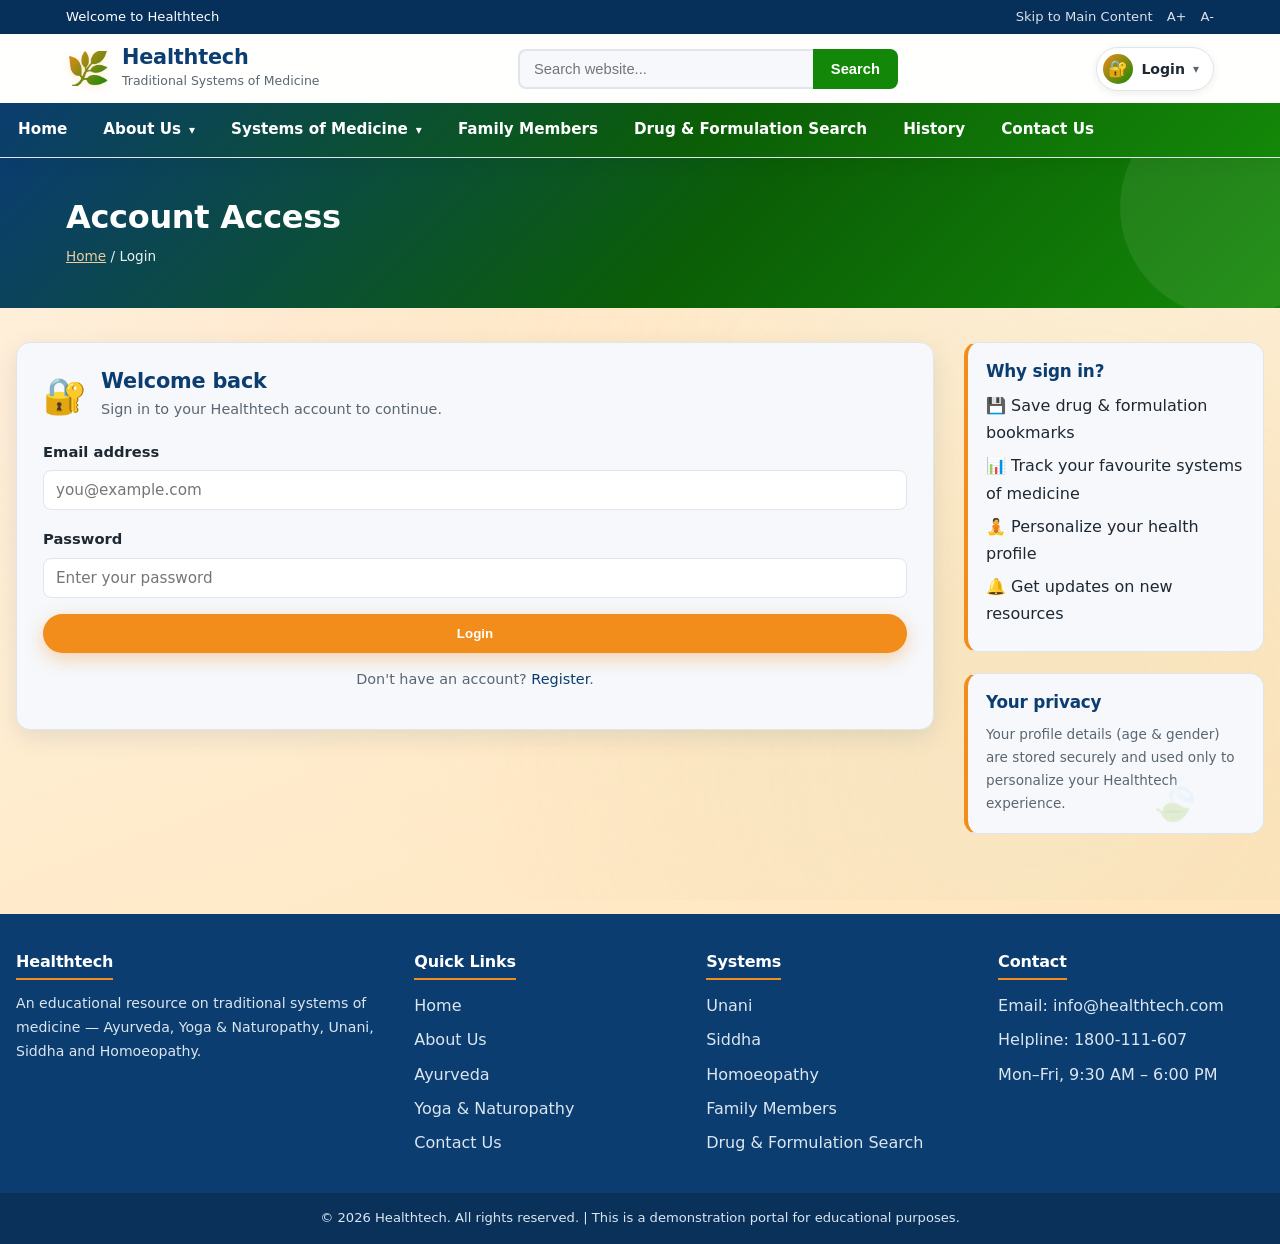
==== commit e35c2493: "Updated website" ====
--- a/profile.html
+++ b/profile.html
@@ -7,6 +7,52 @@
     <link rel="icon" href="data:image/svg+xml,%3Csvg xmlns='http://www.w3.org/2000/svg' viewBox='0 0 100 100'%3E%3Ctext y='.9em' font-size='90'%3E%F0%9F%8C%BF%3C/text%3E%3C/svg%3E" />
 <title>My Profile | Healthtech</title>
     <link rel="stylesheet" href="styles.css" />
+    <style>
+        .member-edit,
+        .member-save {
+            background: var(--offwhite);
+            border: 1px solid var(--border);
+            padding: 10px 26px;
+            border-radius: 8px;
+            font-size: 0.95rem;
+            font-weight: 600;
+            cursor: pointer;
+            transition: all 0.15s;
+            font-family: inherit;
+        }
+        .member-edit {
+            color: var(--navy);
+        }
+        .member-save {
+            color: var(--green-dark);
+        }
+        .member-edit:hover {
+            background: var(--navy);
+            color: #fff;
+            border-color: var(--navy);
+        }
+        .member-save:hover {
+            background: var(--green);
+            color: #fff;
+            border-color: var(--green);
+        }
+        .member-bottom-actions {
+            display: flex;
+            align-items: center;
+            gap: 8px;
+            margin-top: 18px;
+            padding-top: 16px;
+            border-top: 1px dashed var(--border);
+        }
+        /* Read-only (view) mode */
+        #profileForm.view-mode .form-group input,
+        #profileForm.view-mode .form-group select {
+            background: var(--green-light);
+            color: var(--green-dark);
+            font-weight: 600;
+            cursor: not-allowed;
+        }
+    </style>
 </head>
 <body class="auth-theme profile-page">
     <div id="main-content" class="main-content">
@@ -60,7 +106,10 @@
                                 <input type="number" id="pfWeight" min="2" max="400" step="0.1" inputmode="decimal" />
                             </div>
                         </div>
-                        <button type="submit" class="btn-primary">Save Changes</button>
+<div class="member-bottom-actions">
+                            <button type="button" class="member-edit" id="pfEditBtn">✏️ Edit</button>
+                            <button type="submit" class="btn-primary" id="pfSaveBtn" hidden>Save Changes</button>
+                        </div>
                         <div class="form-status" id="profileStatus"></div>
                     </form>
                 </div>
@@ -96,8 +145,33 @@
             document.getElementById("pfHeight").value = user.height || "";
             document.getElementById("pfWeight").value = user.weight || "";
 
-            const form = document.getElementById("profileForm");
+const form = document.getElementById("profileForm");
             const status = document.getElementById("profileStatus");
+            const editBtn = document.getElementById("pfEditBtn");
+            const saveBtn = document.getElementById("pfSaveBtn");
+            const inputs = form.querySelectorAll("input, select");
+
+            function lockProfile() {
+                form.classList.add("view-mode");
+                inputs.forEach((i) => (i.disabled = true));
+                saveBtn.hidden = true;
+                editBtn.hidden = false;
+            }
+
+            function unlockProfile() {
+                form.classList.remove("view-mode");
+                inputs.forEach((i) => (i.disabled = false));
+                saveBtn.hidden = false;
+                editBtn.hidden = true;
+                status.textContent = "";
+            }
+
+            // Start in read-only view mode — show Edit, hide Save
+            lockProfile();
+
+            // Edit → unlock fields and show Save
+            editBtn.addEventListener("click", unlockProfile);
+
             if (form) {
                 form.addEventListener("submit", function (e) {
                     e.preventDefault();
@@ -117,6 +191,8 @@
                     }
                     status.textContent = "✅ Profile updated!";
                     status.style.color = "#138808";
+                    // Lock the profile back to read-only after saving
+                    lockProfile();
                 });
             }
         });
--- a/styles.css
+++ b/styles.css
@@ -791,8 +791,8 @@
 
 .btn-primary:hover {
     transform: translateY(-2px);
-    box-shadow: 0 10px 24px rgba(13, 94, 6, 0.4);
-    background: var(--green-dark);
+    box-shadow: 0 10px 24px rgba(242, 140, 26, 0.4);
+    background: var(--gradient-bright);
     text-decoration: none;
 }
 
@@ -1040,8 +1040,8 @@
     display: flex;
     align-items: center;
     gap: 8px;
-    background: var(--green-light);
-    border: 2px solid var(--green);
+    background: var(--offwhite);
+    border: 2px solid var(--border);
     border-radius: 50px;
     padding: 6px 8px 6px 18px;
     transition: border-color 0.2s, box-shadow 0.2s, background 0.2s;
@@ -2182,6 +2182,22 @@
     background: linear-gradient(160deg, #fff6e8 0%, #ffedd0 45%, #ffe1b3 100%);
 }
 
+/* Login button: solid saffron (orange) — no green in normal or hover state */
+.auth-theme.login-page .btn-primary {
+    background: var(--saffron);
+    color: #fff;
+    border: none;
+    box-shadow: 0 6px 18px rgba(242, 140, 26, 0.35);
+}
+
+.auth-theme.login-page .btn-primary:hover {
+    background: var(--saffron-dark);
+    color: #fff;
+    box-shadow: 0 10px 24px rgba(242, 140, 26, 0.4);
+    transform: translateY(-2px);
+    text-decoration: none;
+}
+
 .auth-theme.login-page::before {
     background:
         radial-gradient(circle at 18% 22%, rgba(255, 153, 51, 0.16), transparent 42%),
@@ -2418,6 +2434,23 @@
     margin-top: 14px;
 }
 
+/* ============ Home screen Login Now buttons: solid saffron (no green/white on hover) ============ */
+.search-login-notice .btn-primary,
+.auth-modal-actions .btn-primary {
+    background: var(--saffron);
+    color: #fff;
+    box-shadow: 0 6px 18px rgba(242, 140, 26, 0.35);
+}
+
+.search-login-notice .btn-primary:hover,
+.auth-modal-actions .btn-primary:hover {
+    background: var(--saffron-dark);
+    color: #fff;
+    box-shadow: 0 10px 24px rgba(242, 140, 26, 0.4);
+    transform: translateY(-2px);
+    text-decoration: none;
+}
+
 /* ============ Bookmarks page: keep btn-primary saffron on hover ============ */
 body.bookmarks-page .btn-primary {
     background: var(--gradient-bright);
@@ -2560,3 +2593,269 @@
         max-width: 100%;
     }
 }
+
+/* =========================================================
+   Fully Responsive / Fluid Layout
+   Ensures the whole website fits each device automatically.
+   ========================================================= */
+
+html {
+    overflow-x: clip;
+}
+
+body {
+    overflow-x: clip;
+    width: 100%;
+    max-width: 100%;
+}
+
+/* Shared fluid width helper */
+.wrap,
+.slide-inner {
+    width: 100%;
+    max-width: 1180px;
+    padding-left: 16px;
+    padding-right: 16px;
+    margin-left: auto;
+    margin-right: auto;
+    box-sizing: border-box;
+}
+
+/* Prevent overflowing grids */
+.systems-grid,
+.card-grid,
+.footer-grid,
+.content-row,
+.auth-card,
+.search-card,
+.state-selector-card,
+.news-panel,
+.service-grid,
+.stat-grid {
+    max-width: 100%;
+    box-sizing: border-box;
+}
+
+/* Make the recommendation/search card grid scale fluidly on small screens */
+.card-grid {
+    grid-template-columns: repeat(auto-fill, minmax(min(320px, 100%), 1fr));
+}
+
+.item-card {
+    min-width: 0;
+    word-wrap: break-word;
+    overflow-wrap: break-word;
+}
+
+/* Header: keep the brand, search and actions balanced without overflow */
+.header-main {
+    flex-wrap: nowrap;
+}
+
+.header-search {
+    min-width: 0;
+}
+
+.header-search input {
+    min-width: 0;
+}
+
+/* Images and media always fit their container */
+img,
+video,
+canvas,
+svg,
+iframe {
+    max-width: 100%;
+    height: auto;
+}
+
+/* Buttons and inputs never overflow their container */
+input,
+select,
+textarea,
+button {
+    max-width: 100%;
+    box-sizing: border-box;
+}
+
+/* Flexible tables */
+table {
+    width: 100%;
+    max-width: 100%;
+    display: block;
+    overflow-x: auto;
+    white-space: nowrap;
+    -webkit-overflow-scrolling: touch;
+}
+
+/* --- Tablet / Medium screens --- */
+@media (min-width: 601px) and (max-width: 1024px) {
+    .banner-slider {
+        height: 300px;
+    }
+    .slide-inner h2 {
+        font-size: 2.1rem;
+    }
+    .section-title {
+        font-size: 1.5rem;
+    }
+    .systems-grid {
+        grid-template-columns: repeat(2, 1fr);
+        gap: 16px;
+    }
+    .card-grid {
+        gap: 14px;
+    }
+    .content-row {
+        grid-template-columns: 1fr;
+        gap: 22px;
+    }
+    .footer-grid {
+        grid-template-columns: repeat(2, 1fr);
+        gap: 18px;
+    }
+}
+
+/* --- Mobile / Small screens --- */
+@media (max-width: 600px) {
+    html,
+    body {
+        font-size: 15px;
+    }
+    .wrap,
+    .slide-inner {
+        padding-left: 12px;
+        padding-right: 12px;
+    }
+    .banner-slider {
+        height: 340px;
+    }
+    .slide-inner h2 {
+        font-size: 1.5rem;
+    }
+    .slide-inner p {
+        font-size: 1rem;
+    }
+    .slide-eyebrow {
+        font-size: 0.7rem;
+    }
+    .section-title {
+        font-size: 1.35rem;
+    }
+    .section-sub {
+        font-size: 0.92rem;
+    }
+    h1 {
+        font-size: 1.6rem;
+    }
+    h2 {
+        font-size: 1.3rem;
+    }
+    h3 {
+        font-size: 1.1rem;
+    }
+    /* Stack layout containers for easier reading */
+    .systems-grid,
+    .footer-grid,
+    .card-grid,
+    .state-stats {
+        grid-template-columns: 1fr;
+    }
+    .content-row {
+        grid-template-columns: 1fr;
+        padding-top: 24px;
+    }
+    .card-grid {
+        gap: 14px;
+    }
+    .search-card,
+    .auth-card,
+    .state-selector-card,
+    .contact-form {
+        padding: 18px 14px;
+        border-radius: 16px;
+    }
+    .search-bar {
+        border-radius: 18px;
+        padding: 6px;
+    }
+    .search-btn {
+        padding: 11px 18px;
+        font-size: 0.92rem;
+    }
+    .filter-bar {
+        flex-direction: column;
+        align-items: stretch;
+        gap: 12px;
+    }
+    .filter-group {
+        justify-content: flex-start;
+    }
+    .quick-tags {
+        gap: 6px;
+    }
+    .quick-tag {
+        font-size: 0.76rem;
+    }
+    .results-header {
+        flex-wrap: wrap;
+        gap: 8px;
+    }
+    .results-header h2 {
+        font-size: 1.2rem;
+    }
+    .banner-btn {
+        width: 36px;
+        height: 36px;
+        font-size: 1rem;
+    }
+    .scroll-top {
+        width: 40px;
+        height: 40px;
+        font-size: 1.1rem;
+        right: 16px;
+        bottom: 16px;
+    }
+    .footer-grid {
+        gap: 24px;
+    }
+    .news-panel {
+        padding: 16px;
+    }
+    .brand-text h1 {
+        font-size: 1.05rem;
+    }
+    .brand-text p {
+        font-size: 0.68rem;
+    }
+    .logo {
+        font-size: 1.7rem;
+    }
+    .header-main {
+        gap: 10px;
+    }
+}
+
+/* --- Extra small phones --- */
+@media (max-width: 380px) {
+    .header-search {
+        display: none;
+    }
+    .menu-toggle {
+        width: 38px;
+        height: 38px;
+    }
+    .profile-btn {
+        padding: 5px;
+    }
+    .slide-inner h2 {
+        font-size: 1.3rem;
+    }
+    .banner-slider {
+        height: 320px;
+    }
+    .item-card {
+        padding: 14px;
+    }
+}
